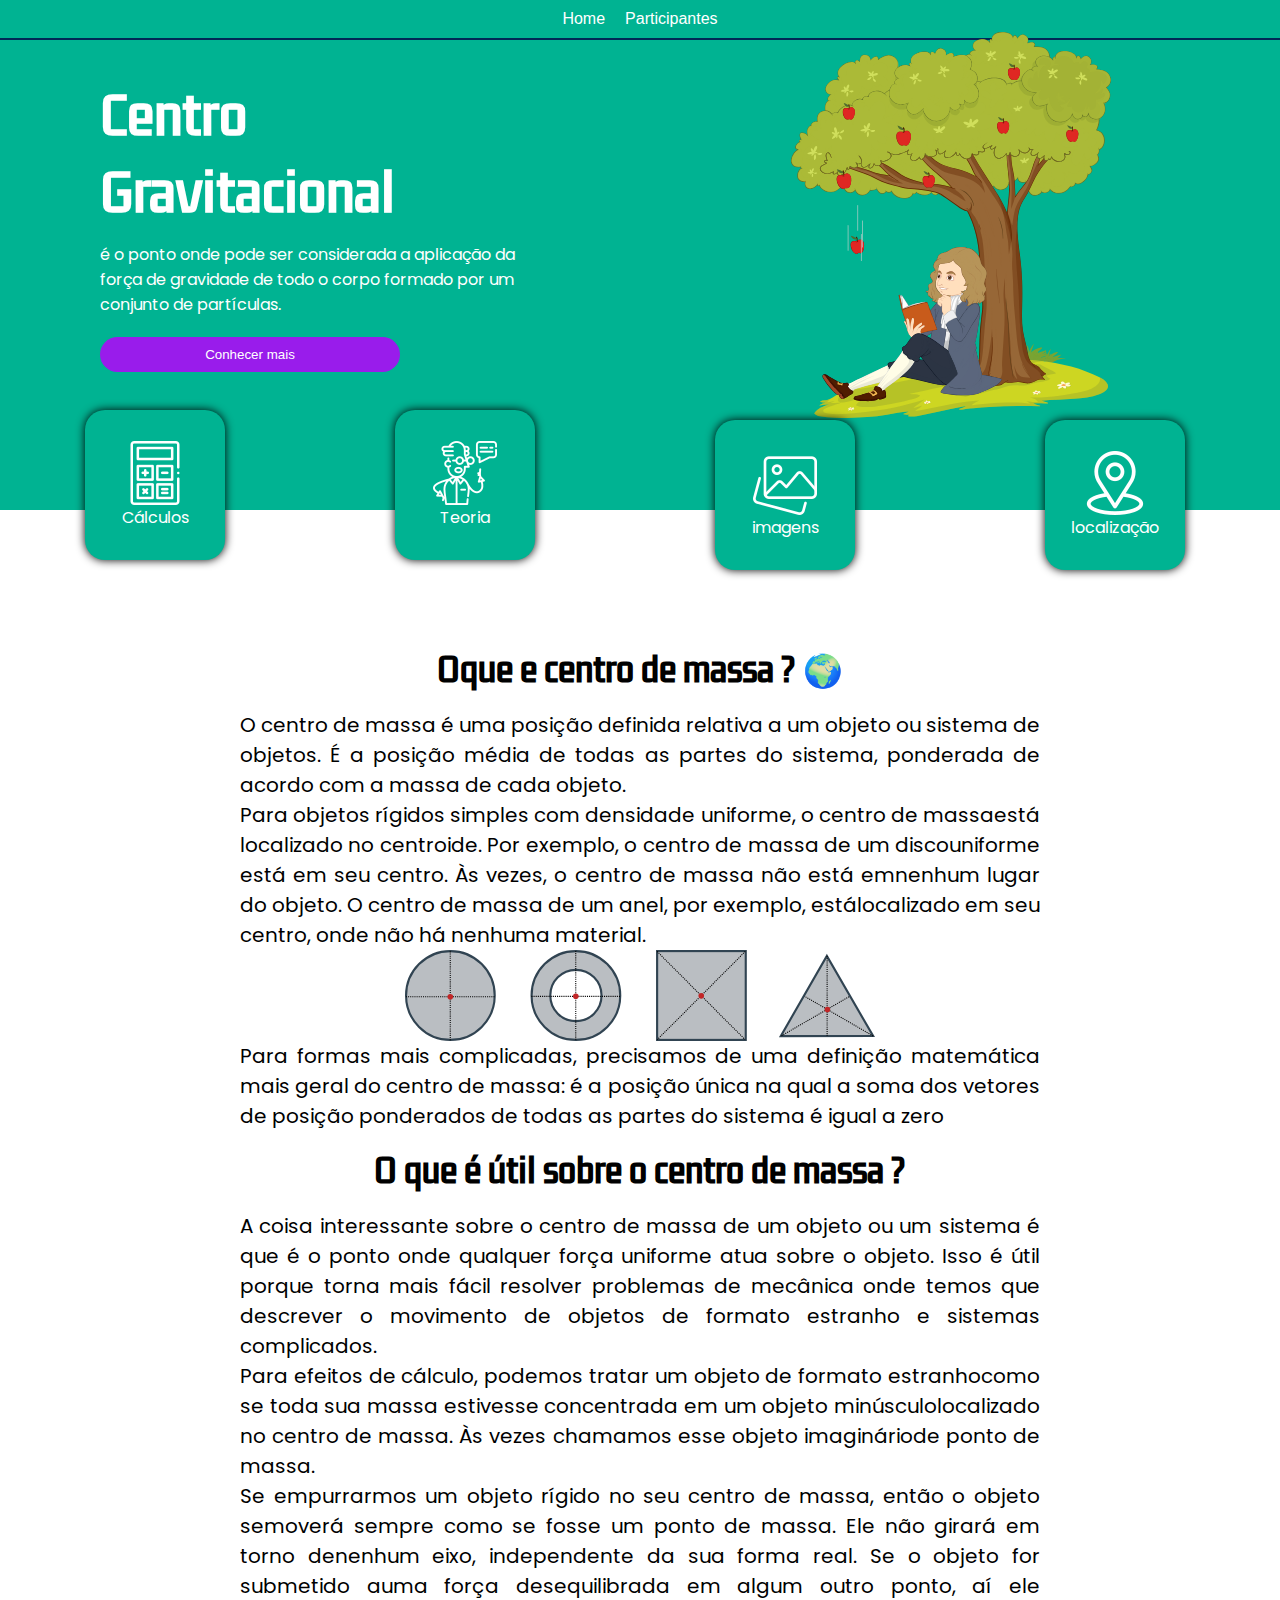
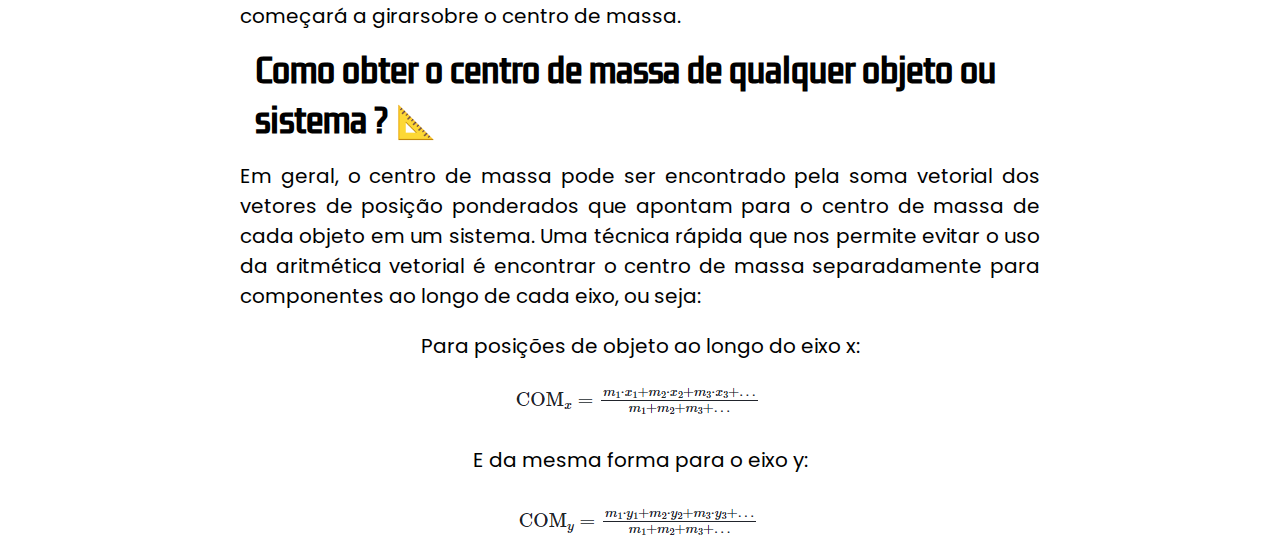
==== index.html @ cfaf4d5c "Merge branch 'main' of https://github.com/Isakue/Site-Feira-de-Ciencias" ====
<!DOCTYPE html>
<html lang="pt-br">
<head>
    <meta charset="UTF-8">
    <meta name="viewport" content="width=device-width, initial-scale=1.0">
    <link rel="stylesheet" href="CSS/style.css">
    <title>Centro Gravitacional</title>
    <script src="script/script.js" defer></script>
</head>
<body>
    <!-- header -->
    <nav>
        <a href="index.html">Home</a>
        <a href="participantes.html">Participantes</a>
    </nav>
    <header>
        <div class="content_header">
            <h1>Centro Gravitacional</h1>
            <p>é o ponto onde pode ser considerada a aplicação da força de gravidade de todo o corpo formado por um conjunto de partículas.</p>
            <input type="button" value="Conhecer mais" class="saber_mais">
        </div>
        <img src="assets/Newton ea maça.svg" alt="gravidade">
    </header>
    <article>
        <div class="card">
            <img src="assets/calculadora.png" alt="calculos" id="calc">
            <p>Cálculos</p>
        </div>
        <div class="card">
            <img src="assets/cientista.png" alt="Teoria" id="teory">
            <p>Teoria</p>
        </div>
        <a href="https://drive.google.com/drive/folders/1BssZgfuIwdr48EVrfHnYMiy1X-1xoE7U?usp=drive_link" target="_blank" rel="noopener noreferrer">
            <div class="cardDesktop">
                <img src="assets/galeria-de-imagens.png" alt="imagens">
                <p>imagens</p>
            </div>
        </a>
        <a href="https://www.google.com.br/maps/place/Col%C3%A9gio+Estadual+da+Pol%C3%ADcia+Militar+de+Goi%C3%A1s+Cezar+Toledo/@-16.2948599,-48.9640278,17z/data=!3m1!4b1!4m6!3m5!1s0x935ea1dbb5a14a45:0xe136a04f278b57d1!8m2!3d-16.2948651!4d-48.9614529!16s%2Fg%2F1vbl8n_c?entry=ttu" target="_blank" rel="noopener noreferrer">
            <div class="cardDesktop">
                <img src="assets/localizacao.png" alt="local">
                    <p>localização</p>
            </div>
        </a>
        
    </article>
    <!-- end header -->
    <main>
        <div class="article1">
            <h1>Oque e centro de massa ? &#127757;</h1>
            <p>O centro de massa é uma posição definida relativa a um objeto ou sistema de objetos. É a posição média de todas as partes do sistema, ponderada de acordo com a massa de cada objeto. <br>
            Para objetos rígidos simples com densidade uniforme, o centro de massaestá localizado no centroide. Por exemplo, o centro de massa de um discouniforme está em seu centro. Às vezes, o centro de massa não está emnenhum lugar do objeto. O centro de massa de um anel, por exemplo, estálocalizado em seu centro, onde não há nenhuma material.</p>
            <img class="desenho" src="assets/imagens-exemplo.svg" alt="exemplo">
            <p>Para formas mais complicadas, precisamos de uma definição matemática mais geral do centro de massa: é a posição única na qual a soma dos vetores de posição ponderados de todas as partes do sistema é igual a zero</p>
        </div>
        <div class="article2">
            <h1>O que é útil sobre o centro de massa ?</h1>
            <p>A coisa interessante sobre o centro de massa de um objeto ou um sistema é que é o ponto onde qualquer força uniforme atua sobre o objeto. Isso é útil porque torna mais fácil resolver problemas de mecânica onde temos que descrever o movimento de objetos de formato estranho e sistemas complicados. <br>
            Para efeitos de cálculo, podemos tratar um objeto de formato estranhocomo se toda sua massa estivesse concentrada em um objeto minúsculolocalizado no centro de massa. Às vezes chamamos esse objeto imagináriode ponto de massa. <br>
            Se empurrarmos um objeto rígido no seu centro de massa, então o objeto semoverá sempre como se fosse um ponto de massa. Ele não girará em torno denenhum eixo, independente da sua forma real. Se o objeto for submetido auma força desequilibrada em algum outro ponto, aí ele começará a girarsobre o centro de massa.</p>
        </div>
        <div>
            <h1>Como obter o centro de massa de qualquer objeto ou sistema ? &#128208;</h1>
            <p>Em geral, o centro de massa pode ser encontrado pela soma vetorial dos vetores de posição ponderados que apontam para o centro de massa de cada objeto em um sistema. Uma técnica rápida que nos permite evitar o uso da aritmética vetorial é encontrar o centro de massa separadamente para componentes ao longo de cada eixo, ou seja: <br> </p>
            <p class="espaço">Para posições de objeto ao longo do eixo x:</p>
            <img src="assets/formula x.png" alt="formula eixo x">
            <p class="espaço">E da mesma forma para o eixo y:</p>
            <img src="assets/formula y.png" alt="formula eixo y">
        </div>
    </main>
</body>
</html>
---- CSS/style.css ----
@import url('https://fonts.googleapis.com/css2?family=Kdam+Thmor+Pro&display=swap');
@import url('https://fonts.googleapis.com/css2?family=Poppins&display=swap');

:root {
    --font-titulo: 'Kdam Thmor Pro', sans-serif;
    --font-poppins: 'Poppins', sans-serif;
    --color01: #991CEB;
    --color02: #00B392;
    --color03: #002857;
    --color04: #1A26EB;
    --color05: #3DB3EB;
}

* {
    padding: 0;
    margin: 0;
    box-sizing: border-box;
}

.menu_ {
    display: none;
}

.span {
    display: none;
}

header {
    background-color: var(--color02);
    height: 370px;
    display: flex;
    align-items: center;
}

header > img {
    max-width: 330px;
    margin-left: 20%;
    animation: entrada .5s linear;
}

nav {
    background-color: var(--color02);
    display: flex;
    justify-content: center;
    border-bottom: solid 2px var(--color03);
}

nav a {
    text-decoration: none orange 2px;
}

nav a:hover {
    text-decoration: underline orange 5px;
    transition: .5s;
}

a {
    margin: 10px;
    color: white;
    font-family: Arial, Helvetica, sans-serif;
    text-decoration: none;
}

.content_header {
    margin-left: 100px;
    max-width: 430px;
    animation: entrada .5s linear;
}

.content_header > h1 {
    font-size: 50px;
    color: white;
    font-family: var(--font-titulo);
}

.content_header > p {
    margin-top: 10px;
    color: white;
    font-family: var(--font-poppins);
}

.content_header > input {
    padding: 10px;
    border-radius: 20px;
    border: none;
    margin-top: 20px;
    cursor: pointer;
    background-color: var(--color01);
    color: white;
    width: 300px;
}

.content_header > input:hover {
    background-color: white;
    color: var(--color01);
    transition: .5s;
}

article {
    background-color: var(--color02);
    display: flex;
    justify-content: space-around;
    height: 100px;
    margin-bottom: 120px;
}

.card {
    width: 140px;
    height: 150px;
    background-color: var(--color02);
    box-shadow: 0px 0px 10px black;
    border-radius: 20px;
    display: flex;
    align-items: center;
    justify-content: center;
    flex-direction: column;
    cursor: pointer;
    animation: entrada .5s linear;
}

.cardDesktop {
    width: 140px;
    height: 150px;
    background-color: var(--color02);
    box-shadow: 0px 0px 10px black;
    border-radius: 20px;
    display: flex;
    align-items: center;
    justify-content: center;
    flex-direction: column;
    cursor: pointer;
    animation: entrada .5s linear;
}

.card P {
    color: white;
    font-family: var(--font-poppins);
}

.cardDesktop  P {
    color: white;
    font-family: var(--font-poppins);
}

main {
    max-width: 800px;
    margin: auto;
}

main div {
    max-width: 800px;
    margin: auto;
    display: flex;
    flex-direction: column;
    align-items: center;
}

main  h1 {
    text-align: left;
    margin: 15px;
    font-family: var(--font-titulo);
}

main  p {
    font-size: 20px;
    font-family: var(--font-poppins);
    text-align: justify;
    
}

.espaço {
    margin: 20px;
}

.desenho {
    max-width: 500px;
}

.cards {
    margin-top: 50px;
    display: flex;
    flex-wrap: wrap;
}

.card_profile {
    padding: 10px;
    width: 200px;
    height: 200px;
    margin: 20px;
    border-radius: 20px;
    background-color: var(--color02);
    color: white;
    font-family: var(--font-poppins);

}

footer {
    text-align: center;
    color: white;
    background-color: black;
}

@keyframes entrada {
    0% {
        transform: translateY(-30px);
        opacity: 0;
    }

    100% {
        transform: translateY(30px);
        opacity: 1;
    }
}

@media (max-width: 700px) {
    nav {
        display: none;
    }

    .span {
        display: block;
    }

    .menu {
        display: block;
        color: white;
        font-weight: 600;
        margin-right: 30px;
        position: absolute;
        top: 20px;
        right: 20px;
        padding: 5px;
        border-radius: 10px;
        background-color: #981ceb6c;
        cursor: pointer;
    }
    
    .menu_ {
        z-index: 1;
        display: none;
        flex-direction: column;
        background-color: var(--color03);
        position: absolute;
        position: fixed;
        box-shadow: 1 1 1 10 black;
        height: 100vh;
        width: 80%;
        right: 0px;
        top: 0px;
    }

    .menu_ span {
        color: white;
        margin: 10px;
        cursor: pointer;
    }

    .menu_ a {
        font-size: 20px;
        margin-left: 50px;
        background-color: #ffffff45;
        border-radius: 20px;
    }

    .content_header {
        margin: auto;
    }

    .cardDesktop {
        display: none;
    }

    header > img {
        display: none;
    }
    
    main {
        max-width: 400px;
    }

    @keyframes entrada_menu {
        0% {
            right: -700px;
        }
        100% {
            right: 0px;
        }
    }
    
    @keyframes saida_menu {
        0% {
            right: 0px;
        }
        100% {
            right: -700px;
        }
    }
}
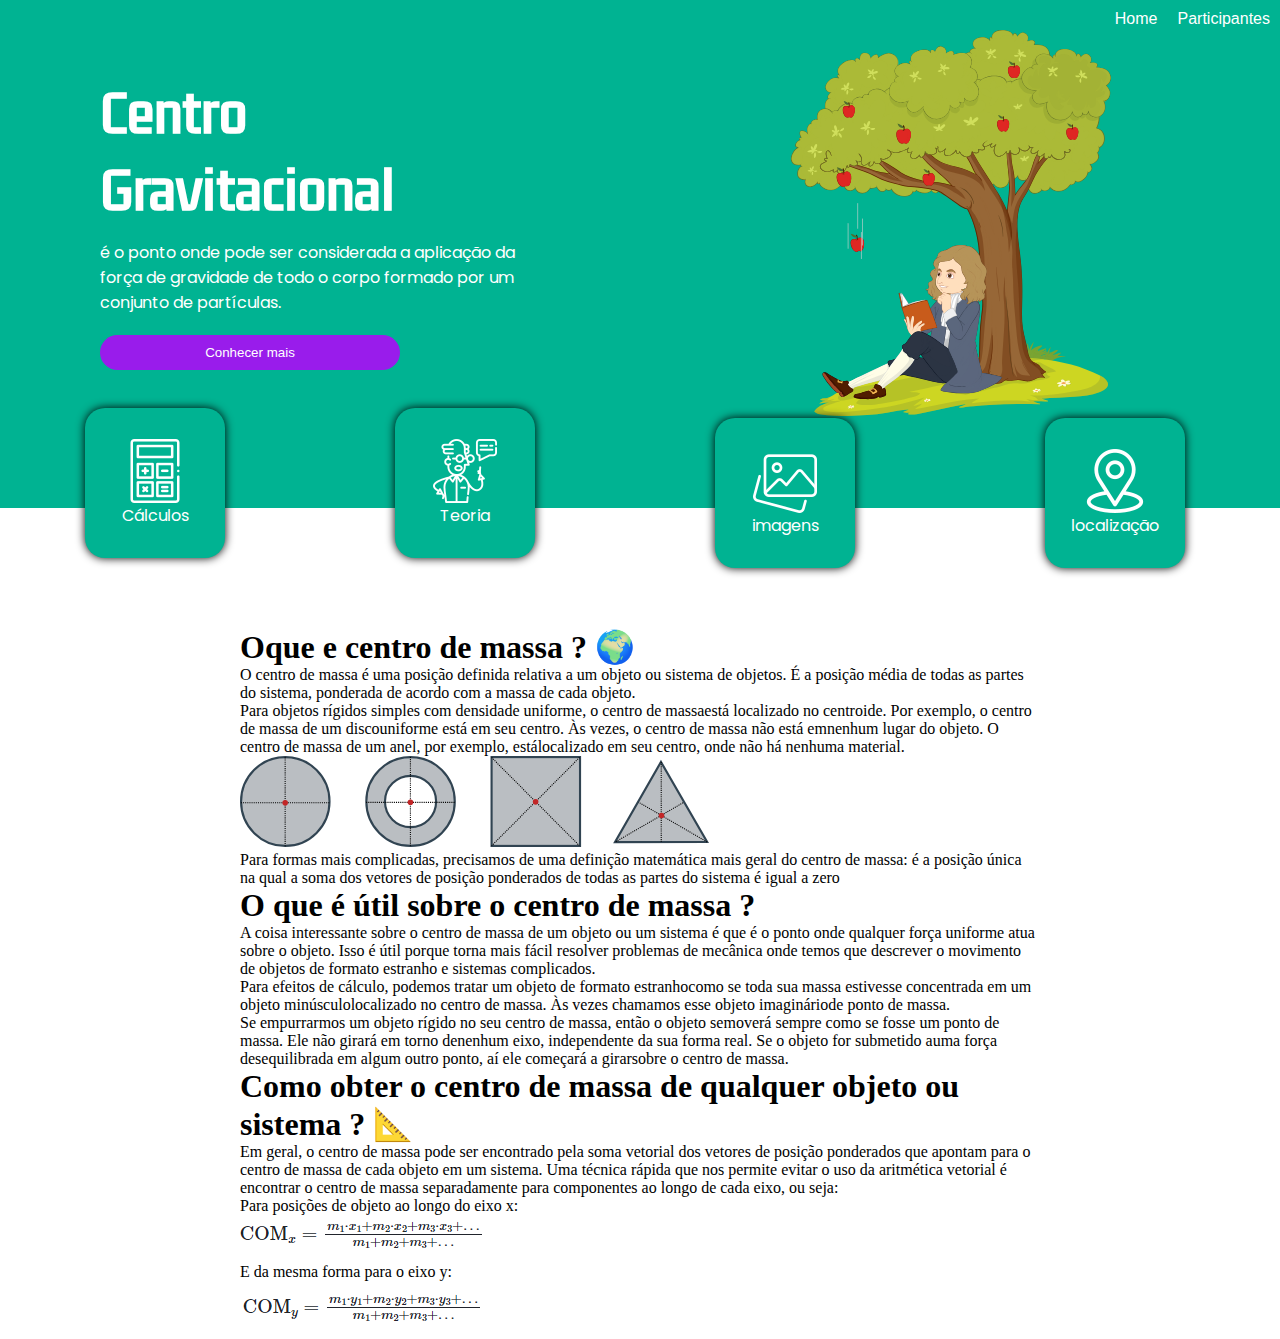
==== commit c79b0283: "update" ====
--- a/index.html
+++ b/index.html
@@ -5,6 +5,7 @@
     <meta name="viewport" content="width=device-width, initial-scale=1.0">
     <link rel="stylesheet" href="CSS/style.css">
     <title>Centro Gravitacional</title>
+    <link rel="shortcut icon" href="assets/maca.png" type="image/x-icon">
     <script src="script/script.js" defer></script>
 </head>
 <body>
--- a/CSS/style.css
+++ b/CSS/style.css
@@ -17,14 +17,6 @@
     box-sizing: border-box;
 }
 
-.menu_ {
-    display: none;
-}
-
-.span {
-    display: none;
-}
-
 header {
     background-color: var(--color02);
     height: 370px;
@@ -41,17 +33,7 @@
 nav {
     background-color: var(--color02);
     display: flex;
-    justify-content: center;
-    border-bottom: solid 2px var(--color03);
-}
-
-nav a {
-    text-decoration: none orange 2px;
-}
-
-nav a:hover {
-    text-decoration: underline orange 5px;
-    transition: .5s;
+    justify-content: right;
 }
 
 a {
@@ -145,35 +127,16 @@
 main {
     max-width: 800px;
     margin: auto;
+
 }
 
-main div {
-    max-width: 800px;
-    margin: auto;
-    display: flex;
-    flex-direction: column;
-    align-items: center;
-}
-
-main  h1 {
-    text-align: left;
+main > h1 {
     margin: 15px;
     font-family: var(--font-titulo);
-}
-
-main  p {
     font-size: 20px;
     font-family: var(--font-poppins);
     text-align: justify;
     
-}
-
-.espaço {
-    margin: 20px;
-}
-
-.desenho {
-    max-width: 500px;
 }
 
 .cards {
@@ -194,12 +157,6 @@
 
 }
 
-footer {
-    text-align: center;
-    color: white;
-    background-color: black;
-}
-
 @keyframes entrada {
     0% {
         transform: translateY(-30px);
@@ -213,57 +170,8 @@
 }
 
 @media (max-width: 700px) {
-    nav {
-        display: none;
-    }
-
-    .span {
-        display: block;
-    }
-
-    .menu {
-        display: block;
-        color: white;
-        font-weight: 600;
-        margin-right: 30px;
-        position: absolute;
-        top: 20px;
-        right: 20px;
-        padding: 5px;
-        border-radius: 10px;
-        background-color: #981ceb6c;
-        cursor: pointer;
-    }
-    
-    .menu_ {
-        z-index: 1;
-        display: none;
-        flex-direction: column;
-        background-color: var(--color03);
-        position: absolute;
-        position: fixed;
-        box-shadow: 1 1 1 10 black;
-        height: 100vh;
-        width: 80%;
-        right: 0px;
-        top: 0px;
-    }
-
-    .menu_ span {
-        color: white;
-        margin: 10px;
-        cursor: pointer;
-    }
-
-    .menu_ a {
-        font-size: 20px;
-        margin-left: 50px;
-        background-color: #ffffff45;
-        border-radius: 20px;
-    }
-
     .content_header {
-        margin: auto;
+        margin-left: 5px;
     }
 
     .cardDesktop {
@@ -277,22 +185,6 @@
     main {
         max-width: 400px;
     }
+}
 
-    @keyframes entrada_menu {
-        0% {
-            right: -700px;
-        }
-        100% {
-            right: 0px;
-        }
-    }
-    
-    @keyframes saida_menu {
-        0% {
-            right: 0px;
-        }
-        100% {
-            right: -700px;
-        }
-    }
-}+
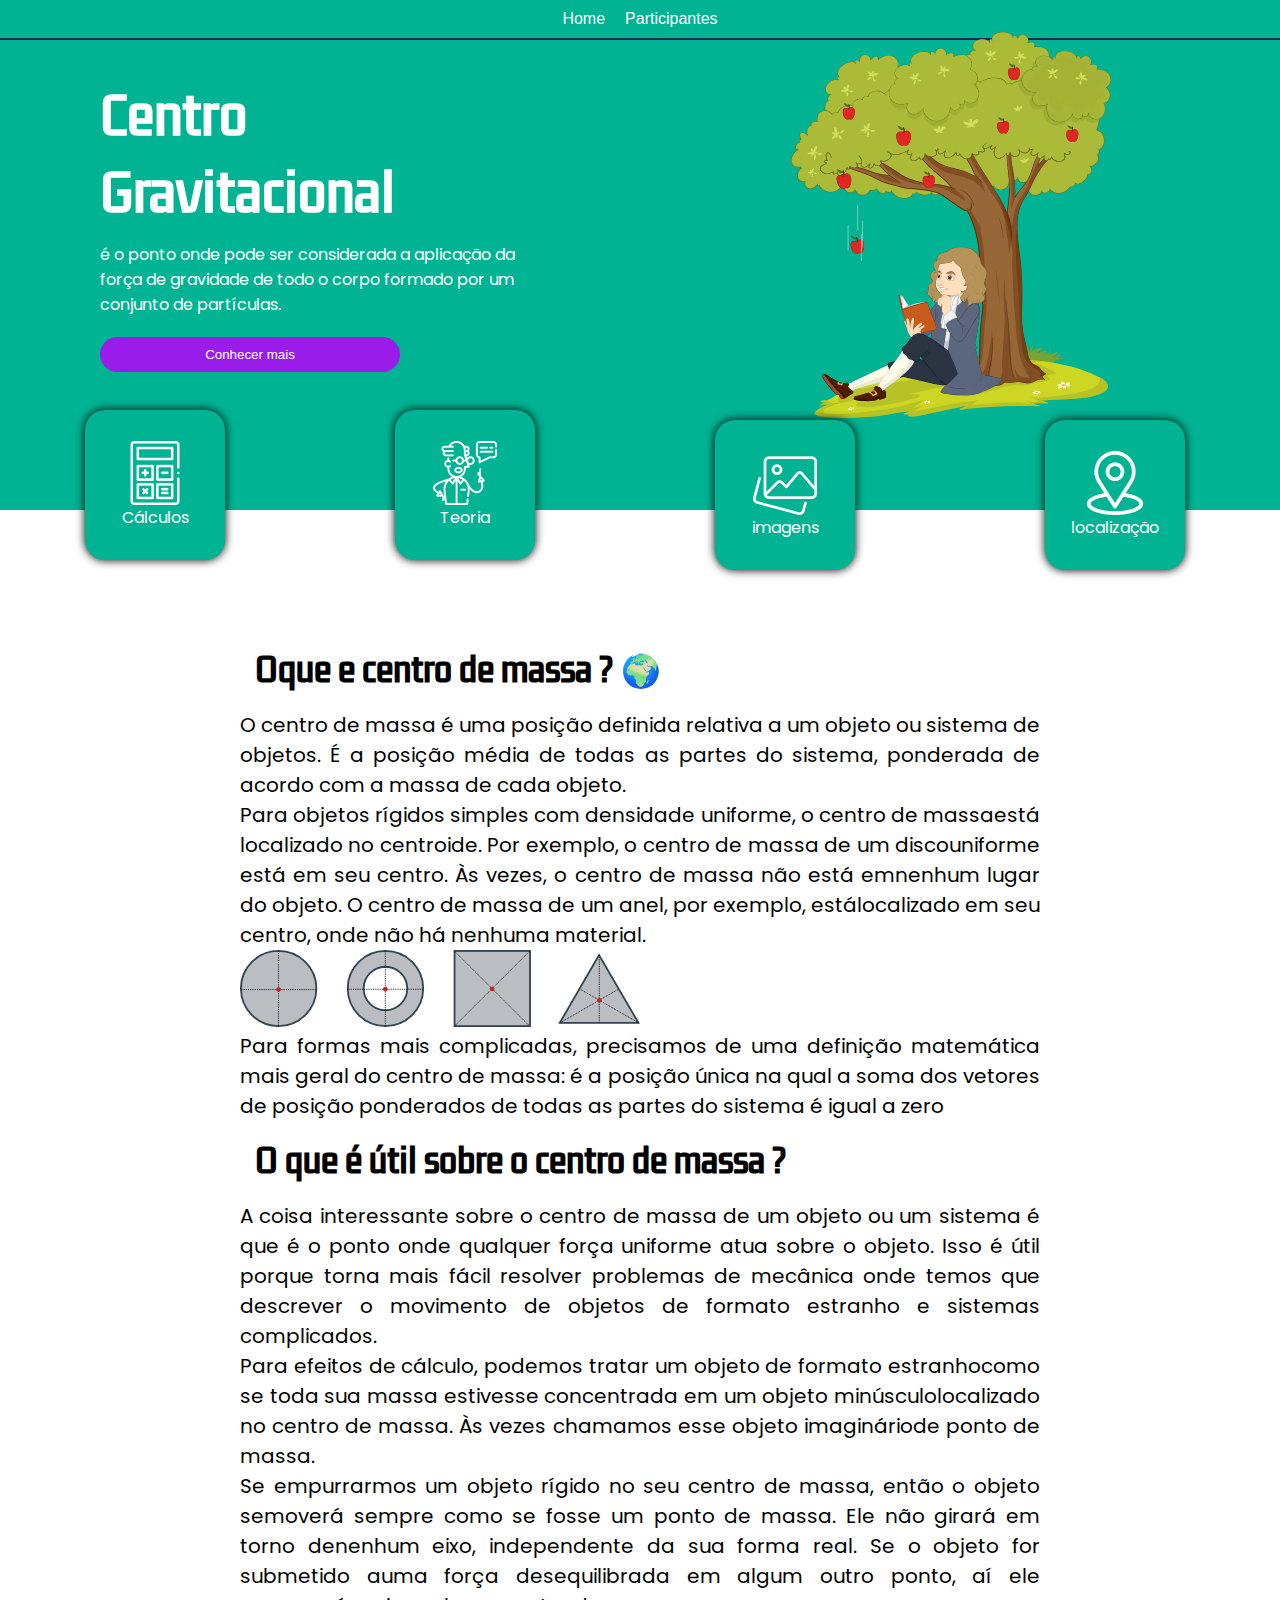
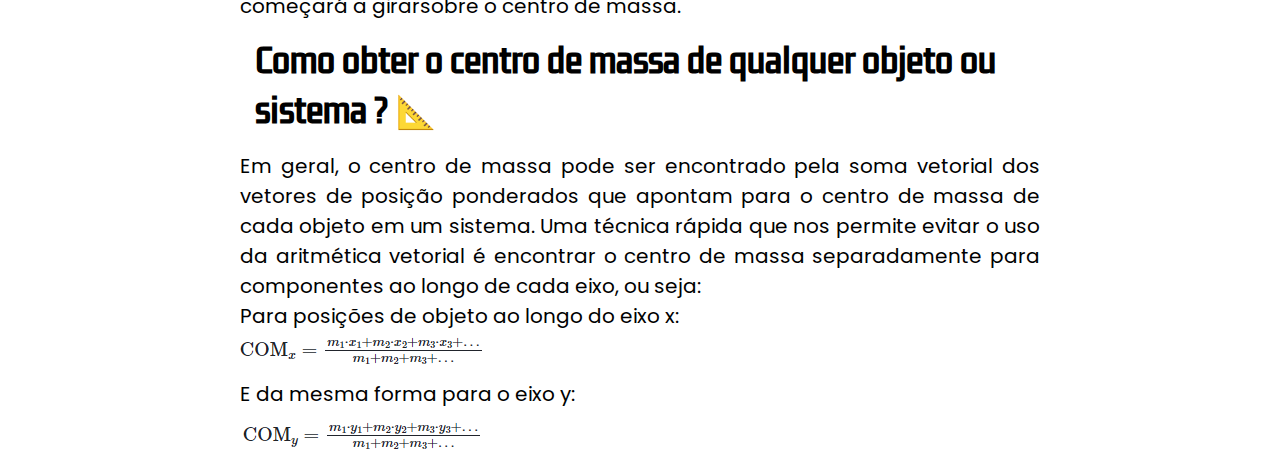
==== commit edcb0441: "Version 1.0" ====
--- a/index.html
+++ b/index.html
@@ -5,6 +5,7 @@
     <meta name="viewport" content="width=device-width, initial-scale=1.0">
     <link rel="stylesheet" href="CSS/style.css">
     <title>Centro Gravitacional</title>
+    <link rel="stylesheet" href="https://fonts.googleapis.com/css2?family=Material+Symbols+Outlined:opsz,wght,FILL,GRAD@24,400,0,0" />
     <link rel="shortcut icon" href="assets/maca.png" type="image/x-icon">
     <script src="script/script.js" defer></script>
 </head>
@@ -14,6 +15,18 @@
         <a href="index.html">Home</a>
         <a href="participantes.html">Participantes</a>
     </nav>
+    <div class="span">
+        <span class="material-symbols-outlined menu">menu<span>
+    </div>
+    <div class="menu_open">
+        <span class="material-symbols-outlined fechar">arrow_forward</span>
+        <a href="index.html"><span class="material-symbols-outlined">
+            home
+            </span> Home</a>
+        <a href="participantes.html"> <span class="material-symbols-outlined">
+            groups_2
+            </span> Participantes</a>
+    </div>
     <header>
         <div class="content_header">
             <h1>Centro Gravitacional</h1>
--- a/CSS/style.css
+++ b/CSS/style.css
@@ -33,7 +33,24 @@
 nav {
     background-color: var(--color02);
     display: flex;
-    justify-content: right;
+    justify-content: center;
+    border-bottom: solid 2px var(--color03)
+}
+
+nav a {
+    text-decoration: none orange 5px;
+}
+
+nav a:hover {
+    text-decoration: underline orange 5px;
+}
+
+.menu_open {
+    display: none;
+}
+
+.span {
+    display: none;
 }
 
 a {
@@ -127,22 +144,31 @@
 main {
     max-width: 800px;
     margin: auto;
-
-}
-
-main > h1 {
+    display: flex;
+    justify-content: center;
+    flex-direction: column;
+}
+
+main h1 {
     margin: 15px;
     font-family: var(--font-titulo);
+}
+
+main p {
+    font-family: var(--font-poppins);
+    text-align: justify;
     font-size: 20px;
-    font-family: var(--font-poppins);
-    text-align: justify;
-    
+}
+
+.desenho {
+    max-width: 400px;
 }
 
 .cards {
     margin-top: 50px;
     display: flex;
     flex-wrap: wrap;
+    text-shadow: 3px 3px 1px black;
 }
 
 .card_profile {
@@ -169,6 +195,24 @@
     }
 }
 
+@keyframes entrada_menu {
+    0% {
+        right: -800px;
+    }
+    100% {
+        right: 0;
+    }
+}
+
+@keyframes saida_menu {
+    0% {
+        right: 0;
+    }
+    100% {
+        right: -800px;
+    }
+}
+
 @media (max-width: 700px) {
     .content_header {
         margin-left: 5px;
@@ -178,6 +222,42 @@
         display: none;
     }
 
+    nav {
+        display: none;
+    }
+
+    .span {
+        display: block;
+    }
+
+    .menu {
+        position: absolute;
+        right: 20px;
+        top: 20px;
+        color: white;
+        background-color: #981ceb64;
+        border-radius: 20px;
+        padding: 10px;
+        cursor: pointer;
+    }
+
+    .menu_open {
+        display: none;
+        flex-direction: column;
+        position: absolute;
+        position: fixed;
+        background-color: var(--color03);
+        height: 100vh;
+        width: 80%;
+        right: 0px;
+    }
+
+    .fechar {
+        color: white;
+        margin: 20px;
+        cursor: pointer;
+    }
+
     header > img {
         display: none;
     }
@@ -187,4 +267,20 @@
     }
 }
 
-
+.img_profile {
+     max-width: 85px;
+     margin-left: 40px;
+     border: 2px inset #000000 ;
+     
+ }
+
+ h2{
+    text-align: center;
+    margin-top: 15px;
+    font-variant: small-caps;
+    color: var(--color02);
+    font-family: var(--font-titulo);
+
+ }
+
+
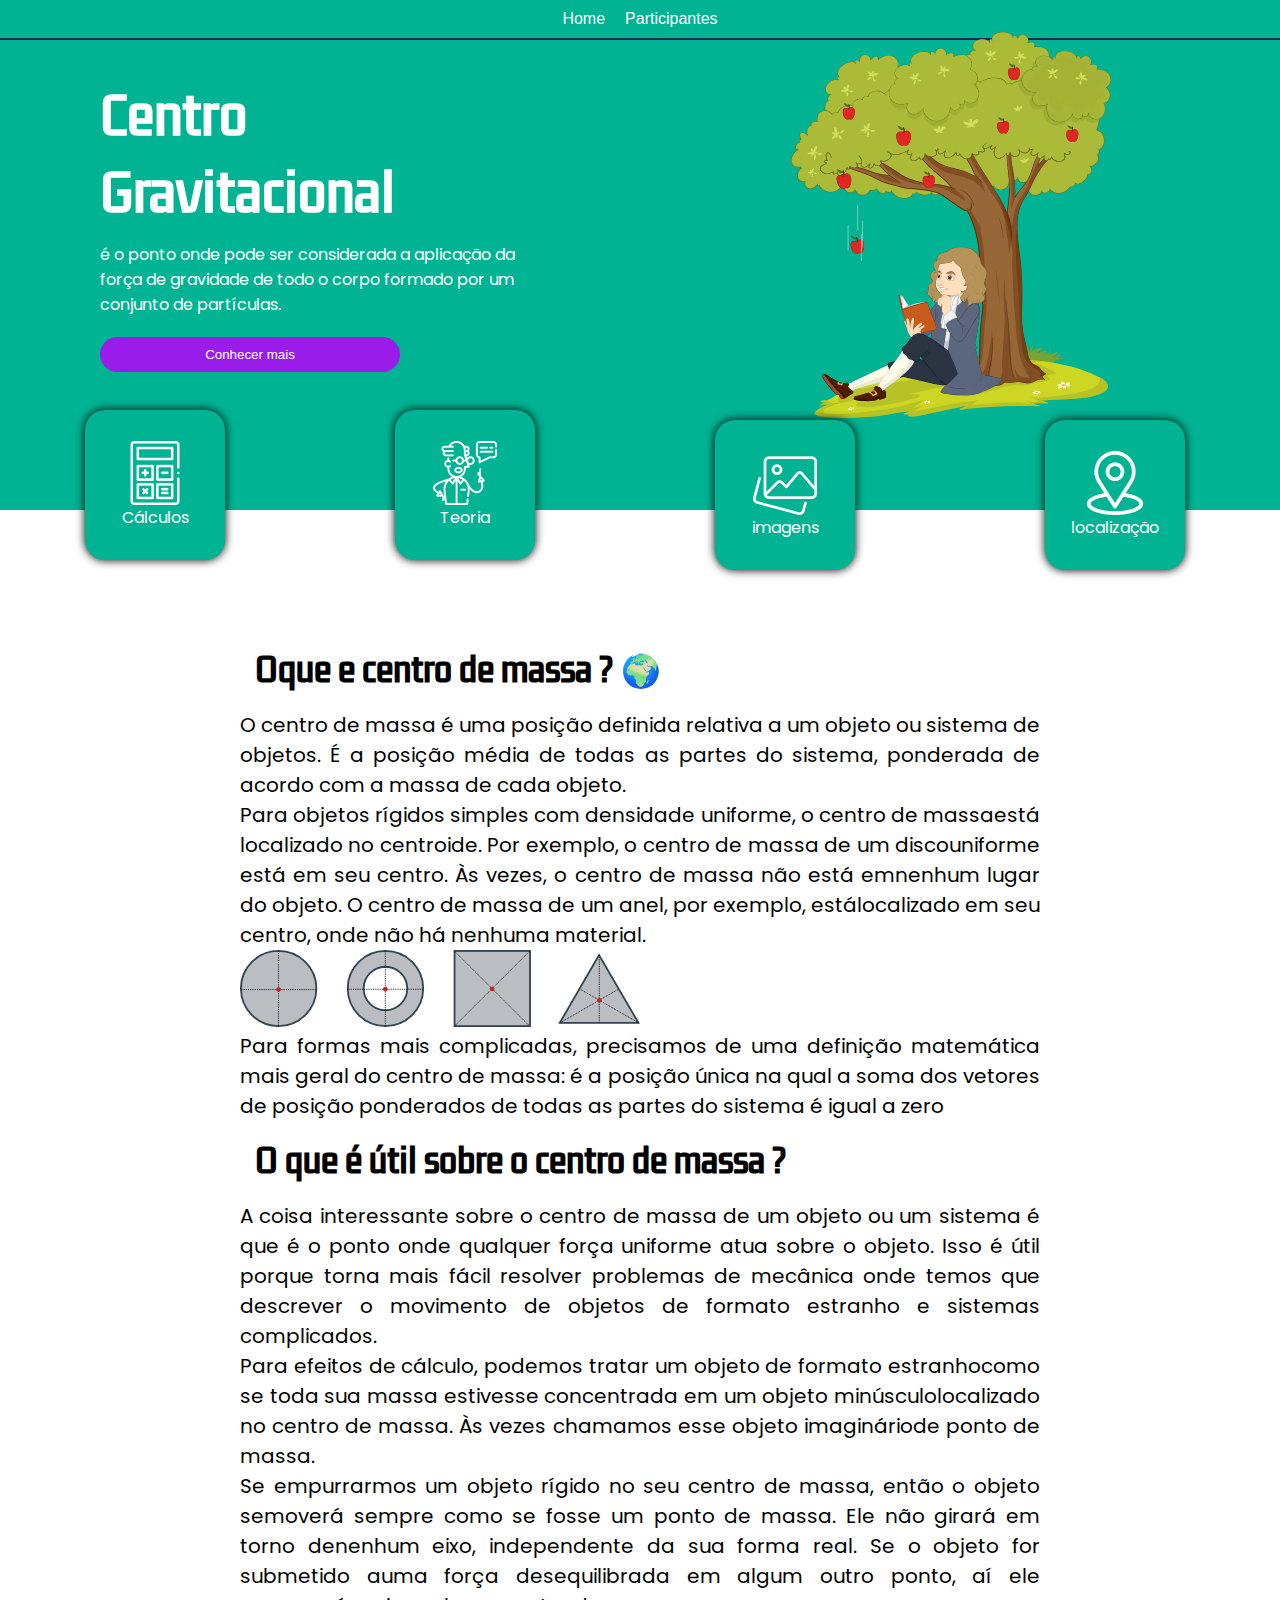
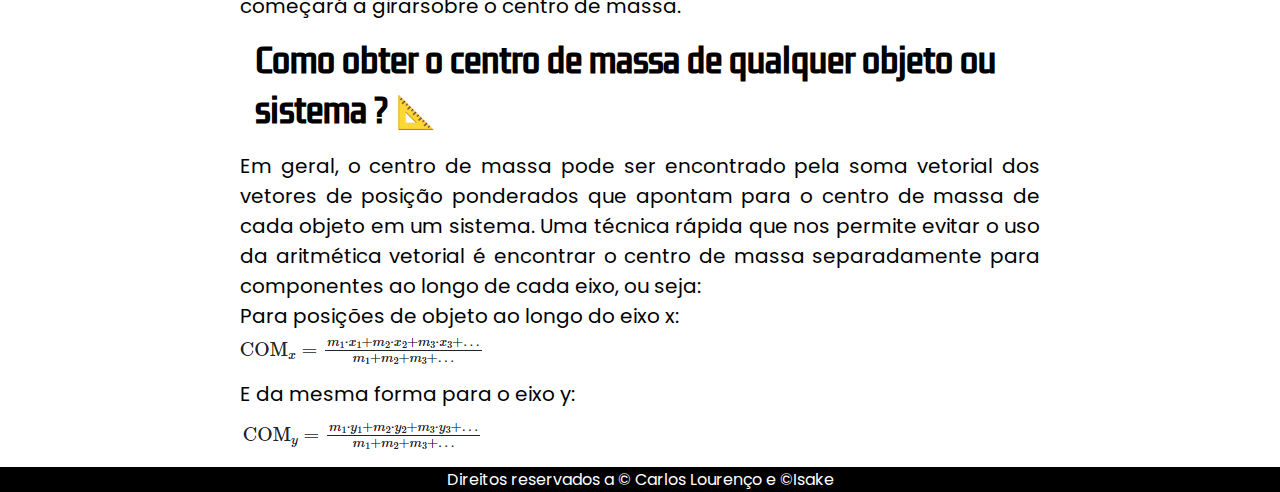
==== commit 6dff4590: "add footer" ====
--- a/index.html
+++ b/index.html
@@ -20,12 +20,14 @@
     </div>
     <div class="menu_open">
         <span class="material-symbols-outlined fechar">arrow_forward</span>
-        <a href="index.html"><span class="material-symbols-outlined">
-            home
-            </span> Home</a>
-        <a href="participantes.html"> <span class="material-symbols-outlined">
-            groups_2
-            </span> Participantes</a>
+        <a href="index.html"><span class="material-symbols-outlined">home</span> Home</a>
+        <a href="participantes.html"> <span class="material-symbols-outlined">groups_2</span> Participantes</a>
+        <a href="https://drive.google.com/drive/folders/1BssZgfuIwdr48EVrfHnYMiy1X-1xoE7U?usp=drive_link" target="_blank"><span class="material-symbols-outlined">
+            image
+            </span> imagens</a>
+        <a href="https://www.google.com.br/maps/place/Col%C3%A9gio+Estadual+da+Pol%C3%ADcia+Militar+de+Goi%C3%A1s+Cezar+Toledo/@-16.2948599,-48.9640278,17z/data=!3m1!4b1!4m6!3m5!1s0x935ea1dbb5a14a45:0xe136a04f278b57d1!8m2!3d-16.2948651!4d-48.9614529!16s%2Fg%2F1vbl8n_c?entry=ttu" target="_blank"><span class="material-symbols-outlined">
+            where_to_vote
+            </span> localização</a>
     </div>
     <header>
         <div class="content_header">
@@ -82,5 +84,6 @@
             <img src="assets/formula y.png" alt="formula eixo y">
         </div>
     </main>
+    <footer>Direitos reservados a &copy; Carlos Lourenço e &copy;Isake</footer>
 </body>
 </html>--- a/CSS/style.css
+++ b/CSS/style.css
@@ -284,3 +284,9 @@
  }
 
 
+footer {
+    color: white;
+    text-align: center;
+    background-color: #000000;
+    font-family: var(--font-poppins);
+}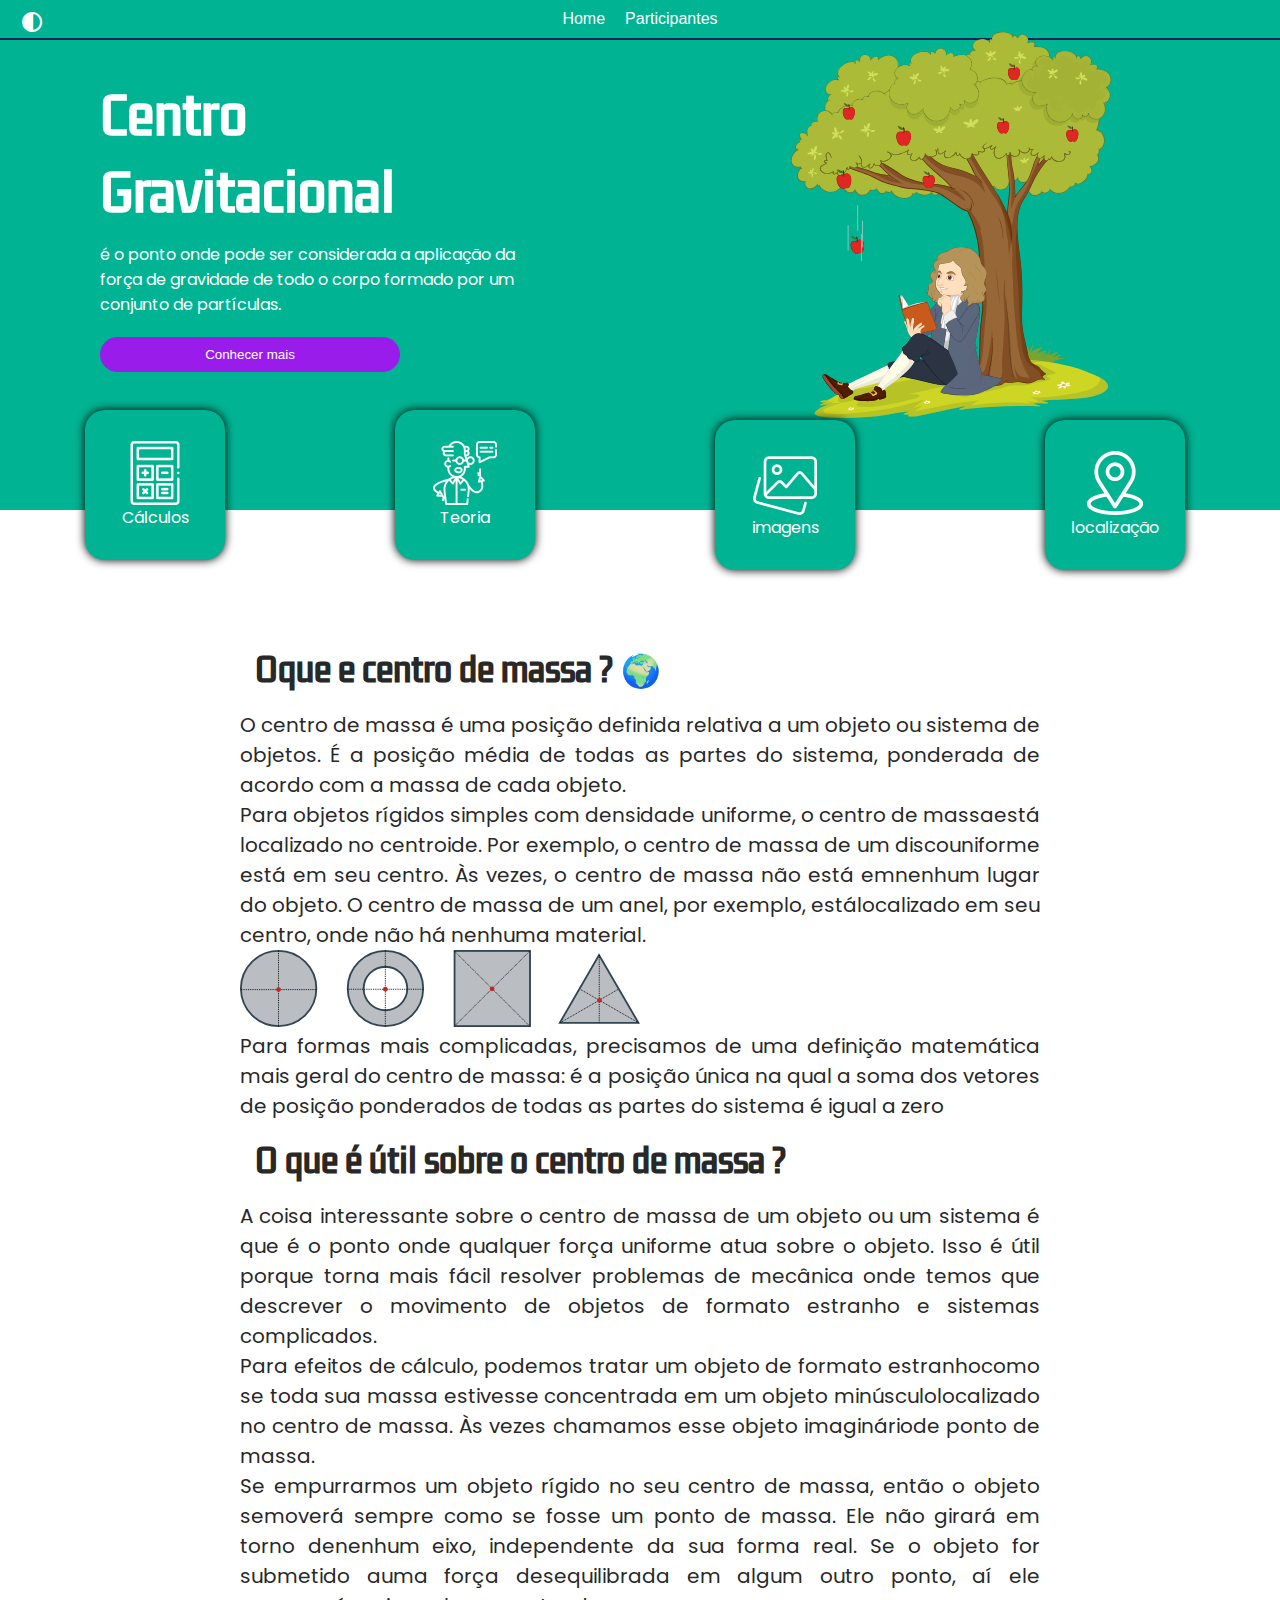
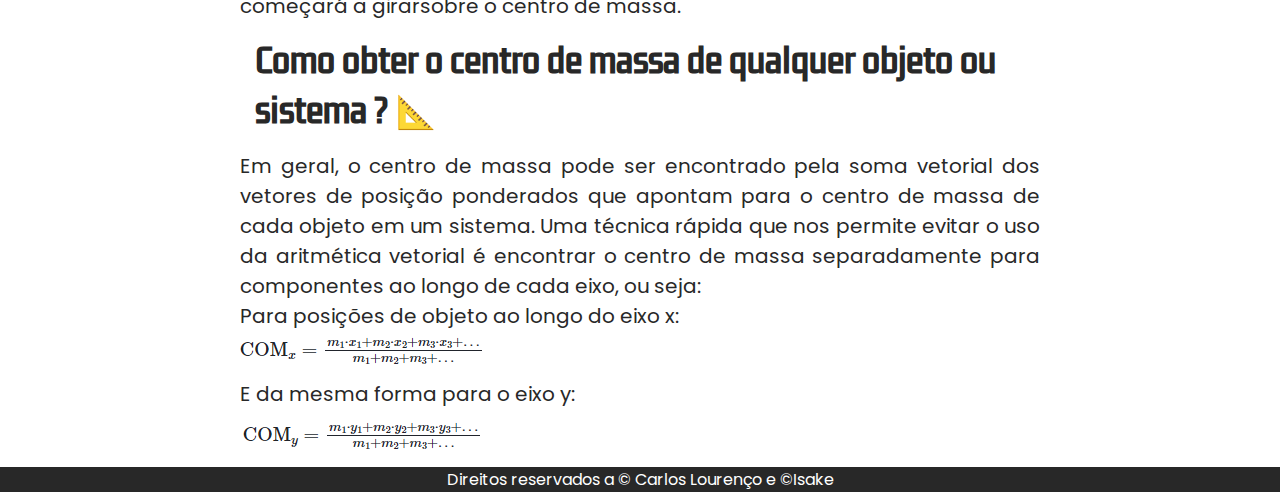
==== commit a8f0d206: "add darkMode" ====
--- a/index.html
+++ b/index.html
@@ -15,6 +15,7 @@
         <a href="index.html">Home</a>
         <a href="participantes.html">Participantes</a>
     </nav>
+    <span class="material-symbols-outlined escuro">contrast</span>
     <div class="span">
         <span class="material-symbols-outlined menu">menu<span>
     </div>
@@ -22,7 +23,7 @@
         <span class="material-symbols-outlined fechar">arrow_forward</span>
         <a href="index.html"><span class="material-symbols-outlined">home</span> Home</a>
         <a href="participantes.html"> <span class="material-symbols-outlined">groups_2</span> Participantes</a>
-        <a href="https://drive.google.com/drive/folders/1BssZgfuIwdr48EVrfHnYMiy1X-1xoE7U?usp=drive_link" target="_blank"><span class="material-symbols-outlined">
+        <a href="https://drive.google.com/drive/folders/1BssZgfuIwdr48EVrfHnYMiy1X-1xoE7U?usp=sharing" target="_blank"><span class="material-symbols-outlined">
             image
             </span> imagens</a>
         <a href="https://www.google.com.br/maps/place/Col%C3%A9gio+Estadual+da+Pol%C3%ADcia+Militar+de+Goi%C3%A1s+Cezar+Toledo/@-16.2948599,-48.9640278,17z/data=!3m1!4b1!4m6!3m5!1s0x935ea1dbb5a14a45:0xe136a04f278b57d1!8m2!3d-16.2948651!4d-48.9614529!16s%2Fg%2F1vbl8n_c?entry=ttu" target="_blank"><span class="material-symbols-outlined">
@@ -46,7 +47,7 @@
             <img src="assets/cientista.png" alt="Teoria" id="teory">
             <p>Teoria</p>
         </div>
-        <a href="https://drive.google.com/drive/folders/1BssZgfuIwdr48EVrfHnYMiy1X-1xoE7U?usp=drive_link" target="_blank" rel="noopener noreferrer">
+        <a href="https://drive.google.com/drive/folders/1BssZgfuIwdr48EVrfHnYMiy1X-1xoE7U?usp=sharing" target="_blank" rel="noopener noreferrer">
             <div class="cardDesktop">
                 <img src="assets/galeria-de-imagens.png" alt="imagens">
                 <p>imagens</p>
--- a/CSS/style.css
+++ b/CSS/style.css
@@ -9,6 +9,8 @@
     --color03: #002857;
     --color04: #1A26EB;
     --color05: #3DB3EB;
+    --colorMode: white;
+    --colorModeDark: #282828;
 }
 
 * {
@@ -45,6 +47,19 @@
     text-decoration: underline orange 5px;
 }
 
+.escuro {
+    position: absolute;
+    top: 10px;
+    left: 20px;
+    cursor: pointer;
+    color: var(--colorMode);
+}
+
+.escuro:hover {
+    color: var(--colorModeDark);
+    transition: .5s;
+}
+
 .menu_open {
     display: none;
 }
@@ -55,7 +70,7 @@
 
 a {
     margin: 10px;
-    color: white;
+    color: var(--colorMode);
     font-family: Arial, Helvetica, sans-serif;
     text-decoration: none;
 }
@@ -68,13 +83,13 @@
 
 .content_header > h1 {
     font-size: 50px;
-    color: white;
+    color: var(--colorMode);
     font-family: var(--font-titulo);
 }
 
 .content_header > p {
     margin-top: 10px;
-    color: white;
+    color: var(--colorMode);
     font-family: var(--font-poppins);
 }
 
@@ -85,12 +100,12 @@
     margin-top: 20px;
     cursor: pointer;
     background-color: var(--color01);
-    color: white;
+    color: var(--colorMode);
     width: 300px;
 }
 
 .content_header > input:hover {
-    background-color: white;
+    background-color: var(--colorMode);
     color: var(--color01);
     transition: .5s;
 }
@@ -132,13 +147,17 @@
 }
 
 .card P {
-    color: white;
+    color: var(--colorMode);
     font-family: var(--font-poppins);
 }
 
 .cardDesktop  P {
-    color: white;
-    font-family: var(--font-poppins);
+    color: var(--colorMode);
+    font-family: var(--font-poppins);
+}
+
+body {
+    background-color: var(--colorMode);
 }
 
 main {
@@ -152,12 +171,14 @@
 main h1 {
     margin: 15px;
     font-family: var(--font-titulo);
+    color: var(--colorModeDark);
 }
 
 main p {
     font-family: var(--font-poppins);
     text-align: justify;
     font-size: 20px;
+    color: var(--colorModeDark);
 }
 
 .desenho {
@@ -178,7 +199,7 @@
     margin: 20px;
     border-radius: 20px;
     background-color: var(--color02);
-    color: white;
+    color: var(--colorMode);
     font-family: var(--font-poppins);
 
 }
@@ -234,7 +255,7 @@
         position: absolute;
         right: 20px;
         top: 20px;
-        color: white;
+        color: var(--colorMode);
         background-color: #981ceb64;
         border-radius: 20px;
         padding: 10px;
@@ -253,7 +274,7 @@
     }
 
     .fechar {
-        color: white;
+        color: var(--colorMode);
         margin: 20px;
         cursor: pointer;
     }
@@ -285,8 +306,8 @@
 
 
 footer {
-    color: white;
+    color: var(--colorMode);
     text-align: center;
-    background-color: #000000;
+    background-color: var(--colorModeDark);
     font-family: var(--font-poppins);
 }